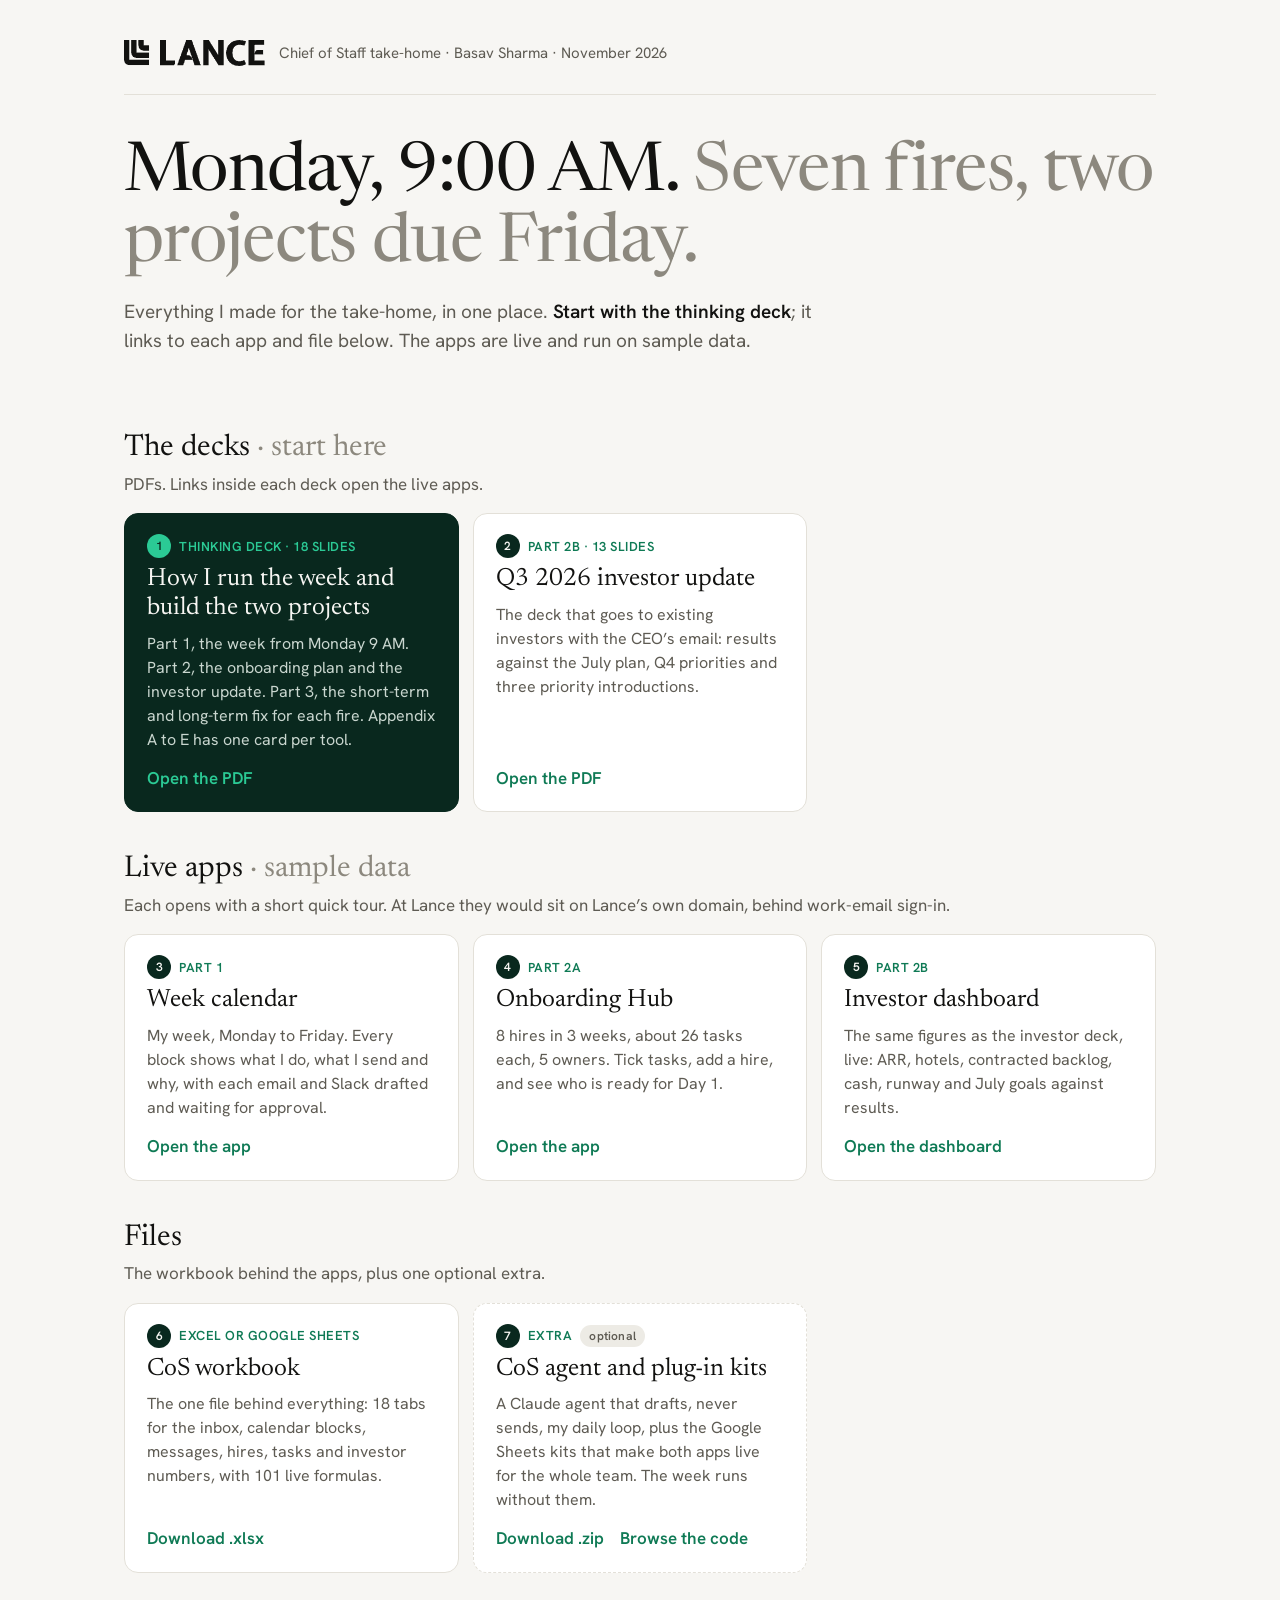
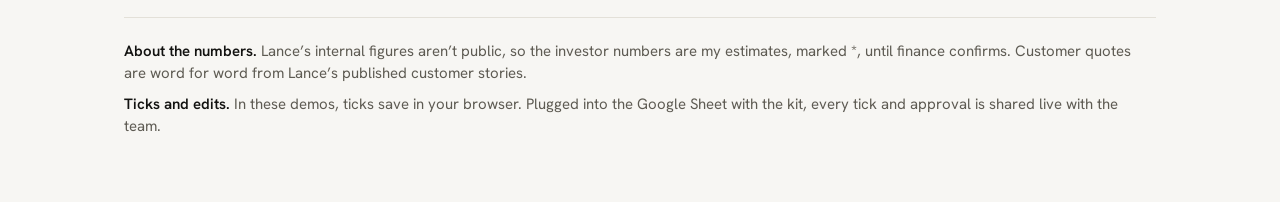
==== index.html @ 9fe7a906 "Add Lance CoS take-home: decks, live apps, workbook and agent Landing page with the two deck PDFs, t" ====
<!doctype html>
<html lang="en">
<head>
<meta charset="utf-8">
<meta name="viewport" content="width=device-width,initial-scale=1">
<title>Lance CoS Take-Home</title>
<meta name="description" content="Chief of Staff take-home for Lance by Basav Sharma: two decks, three live apps, the workbook and an optional agent.">
<link rel="icon" href="assets/lance-mark.png">
<link rel="stylesheet" href="investor-dashboard/fonts.css">
<style>
:root{--stone:#F7F6F3;--card:#FFFFFF;--ink:#121210;--muted:#5E5B53;--line:#E3E0D8;--mint:#2BCA95;--green:#0F7A55;--forest:#09281E;--soft:#8C887E}
*{box-sizing:border-box;margin:0;padding:0}
html{-webkit-text-size-adjust:100%}
body{background:var(--stone);color:var(--ink);font:400 17px/1.5 'LanceSans','Hanken Grotesk',system-ui,sans-serif}
a{color:inherit}
.wrap{max-width:1080px;margin:0 auto;padding:40px 24px 64px}
header.top{display:flex;align-items:center;gap:14px;flex-wrap:wrap;padding-bottom:28px;border-bottom:1px solid var(--line)}
header.top img{height:26px;width:auto;display:block}
header.top .who{font-size:15px;color:var(--muted)}
.hero{padding:44px 0 36px}
.hero h1{font:300 clamp(40px,6vw,68px)/1.04 'LanceSerif','Newsreader',Georgia,serif;letter-spacing:-.01em}
.hero h1 .soft{color:var(--soft)}
.hero p{margin-top:18px;max-width:700px;font-size:19px;color:var(--muted)}
.hero p b{color:var(--ink);font-weight:600}
h2{font:400 30px/1.15 'LanceSerif','Newsreader',Georgia,serif;margin:40px 0 6px}
h2 .soft{color:var(--soft)}
.lede{color:var(--muted);margin-bottom:16px}
.grid{display:grid;grid-template-columns:repeat(auto-fill,minmax(300px,1fr));gap:14px}
.card{display:flex;flex-direction:column;gap:8px;background:var(--card);border:1px solid var(--line);border-radius:14px;padding:20px 22px;text-decoration:none;transition:border-color .15s,transform .15s}
a.card:hover{border-color:var(--green);transform:translateY(-1px)}
a.card:focus-visible{outline:2px solid var(--green);outline-offset:2px}
.card .k{display:flex;align-items:center;gap:8px;font-size:13px;font-weight:600;letter-spacing:.04em;text-transform:uppercase;color:var(--green)}
.card .k .n{display:inline-grid;place-items:center;width:24px;height:24px;border-radius:50%;background:var(--forest);color:var(--stone);font-size:12px;letter-spacing:0}
.card h3{font:400 25px/1.15 'LanceSerif','Newsreader',Georgia,serif}
.card p{color:var(--muted);font-size:16px}
.card .go{margin-top:auto;padding-top:6px;font-weight:600;color:var(--green)}
.card.dark{background:var(--forest);border-color:var(--forest);color:var(--stone)}
.card.dark p{color:#C9D6CF}
.card.dark .k{color:var(--mint)}
.card.dark .k .n{background:var(--mint);color:var(--forest)}
.card.dark .go{color:var(--mint)}
.card.extra{border-style:dashed}
.pill{display:inline-block;font-size:12px;font-weight:600;letter-spacing:.02em;border-radius:999px;padding:2px 9px;background:#EDEBE5;color:var(--muted);text-transform:none}
.links{display:flex;gap:16px;flex-wrap:wrap;margin-top:auto;padding-top:6px}
.links a{font-weight:600;color:var(--green);text-decoration:none}
.links a:hover{text-decoration:underline}
.note{margin-top:44px;padding-top:22px;border-top:1px solid var(--line);font-size:15px;color:var(--muted);display:grid;gap:8px}
.note b{color:var(--ink);font-weight:600}
@media (max-width:560px){.wrap{padding:28px 16px 48px}.hero{padding:32px 0 24px}.hero p{font-size:17px}h2{font-size:26px}}
</style>
</head>
<body>
<div class="wrap">
<header class="top"><img src="assets/lance-logo.png" alt="Lance"><span class="who">Chief of Staff take-home · Basav Sharma · November 2026</span></header>

<section class="hero">
<h1>Monday, 9:00 AM. <span class="soft">Seven fires, two projects due Friday.</span></h1>
<p>Everything I made for the take-home, in one place. <b>Start with the thinking deck</b>; it links to each app and file below. The apps are live and run on sample data.</p>
</section>

<h2>The decks <span class="soft">· start here</span></h2>
<p class="lede">PDFs. Links inside each deck open the live apps.</p>
<div class="grid">
<a class="card dark" href="decks/Lance_CoS_Thinking_Deck_Basav_Sharma.pdf"><span class="k"><span class="n">1</span>Thinking deck · 18 slides</span><h3>How I run the week and build the two projects</h3><p>Part 1, the week from Monday 9 AM. Part 2, the onboarding plan and the investor update. Part 3, the short-term and long-term fix for each fire. Appendix A to E has one card per tool.</p><span class="go">Open the PDF</span></a>
<a class="card" href="decks/Lance_Q3_2026_Investor_Update.pdf"><span class="k"><span class="n">2</span>Part 2B · 13 slides</span><h3>Q3 2026 investor update</h3><p>The deck that goes to existing investors with the CEO’s email: results against the July plan, Q4 priorities and three priority introductions.</p><span class="go">Open the PDF</span></a>
</div>

<h2>Live apps <span class="soft">· sample data</span></h2>
<p class="lede">Each opens with a short quick tour. At Lance they would sit on Lance’s own domain, behind work-email sign-in.</p>
<div class="grid">
<a class="card" href="week-calendar/"><span class="k"><span class="n">3</span>Part 1</span><h3>Week calendar</h3><p>My week, Monday to Friday. Every block shows what I do, what I send and why, with each email and Slack drafted and waiting for approval.</p><span class="go">Open the app</span></a>
<a class="card" href="onboarding-hub/"><span class="k"><span class="n">4</span>Part 2A</span><h3>Onboarding Hub</h3><p>8 hires in 3 weeks, about 26 tasks each, 5 owners. Tick tasks, add a hire, and see who is ready for Day 1.</p><span class="go">Open the app</span></a>
<a class="card" href="investor-dashboard/"><span class="k"><span class="n">5</span>Part 2B</span><h3>Investor dashboard</h3><p>The same figures as the investor deck, live: ARR, hotels, contracted backlog, cash, runway and July goals against results.</p><span class="go">Open the dashboard</span></a>
</div>

<h2>Files</h2>
<p class="lede">The workbook behind the apps, plus one optional extra.</p>
<div class="grid">
<a class="card" href="files/Lance_CoS_Workbook_Basav_Sharma.xlsx"><span class="k"><span class="n">6</span>Excel or Google Sheets</span><h3>CoS workbook</h3><p>The one file behind everything: 18 tabs for the inbox, calendar blocks, messages, hires, tasks and investor numbers, with 101 live formulas.</p><span class="go">Download .xlsx</span></a>
<div class="card extra"><span class="k"><span class="n">7</span>Extra <span class="pill">optional</span></span><h3>CoS agent and plug-in kits</h3><p>A Claude agent that drafts, never sends, my daily loop, plus the Google Sheets kits that make both apps live for the whole team. The week runs without them.</p><div class="links"><a href="files/Lance_CoS_Agent_and_Kits_Basav_Sharma.zip">Download .zip</a><a href="https://github.com/basav16/lance-cos-takehome/tree/main/source">Browse the code</a></div></div>
</div>

<div class="note">
<p><b>About the numbers.</b> Lance’s internal figures aren’t public, so the investor numbers are my estimates, marked *, until finance confirms. Customer quotes are word for word from Lance’s published customer stories.</p>
<p><b>Ticks and edits.</b> In these demos, ticks save in your browser. Plugged into the Google Sheet with the kit, every tick and approval is shared live with the team.</p>
</div>
</div>
</body>
</html>
---- investor-dashboard/fonts.css ----
@font-face{font-family:'LanceSerif';font-style:normal;font-weight:300 500;font-display:swap;src:url([data-uri]) format('woff2');}
@font-face{font-family:'LanceSans';font-style:normal;font-weight:100 900;font-display:swap;src:url([data-uri]) format('woff2');}
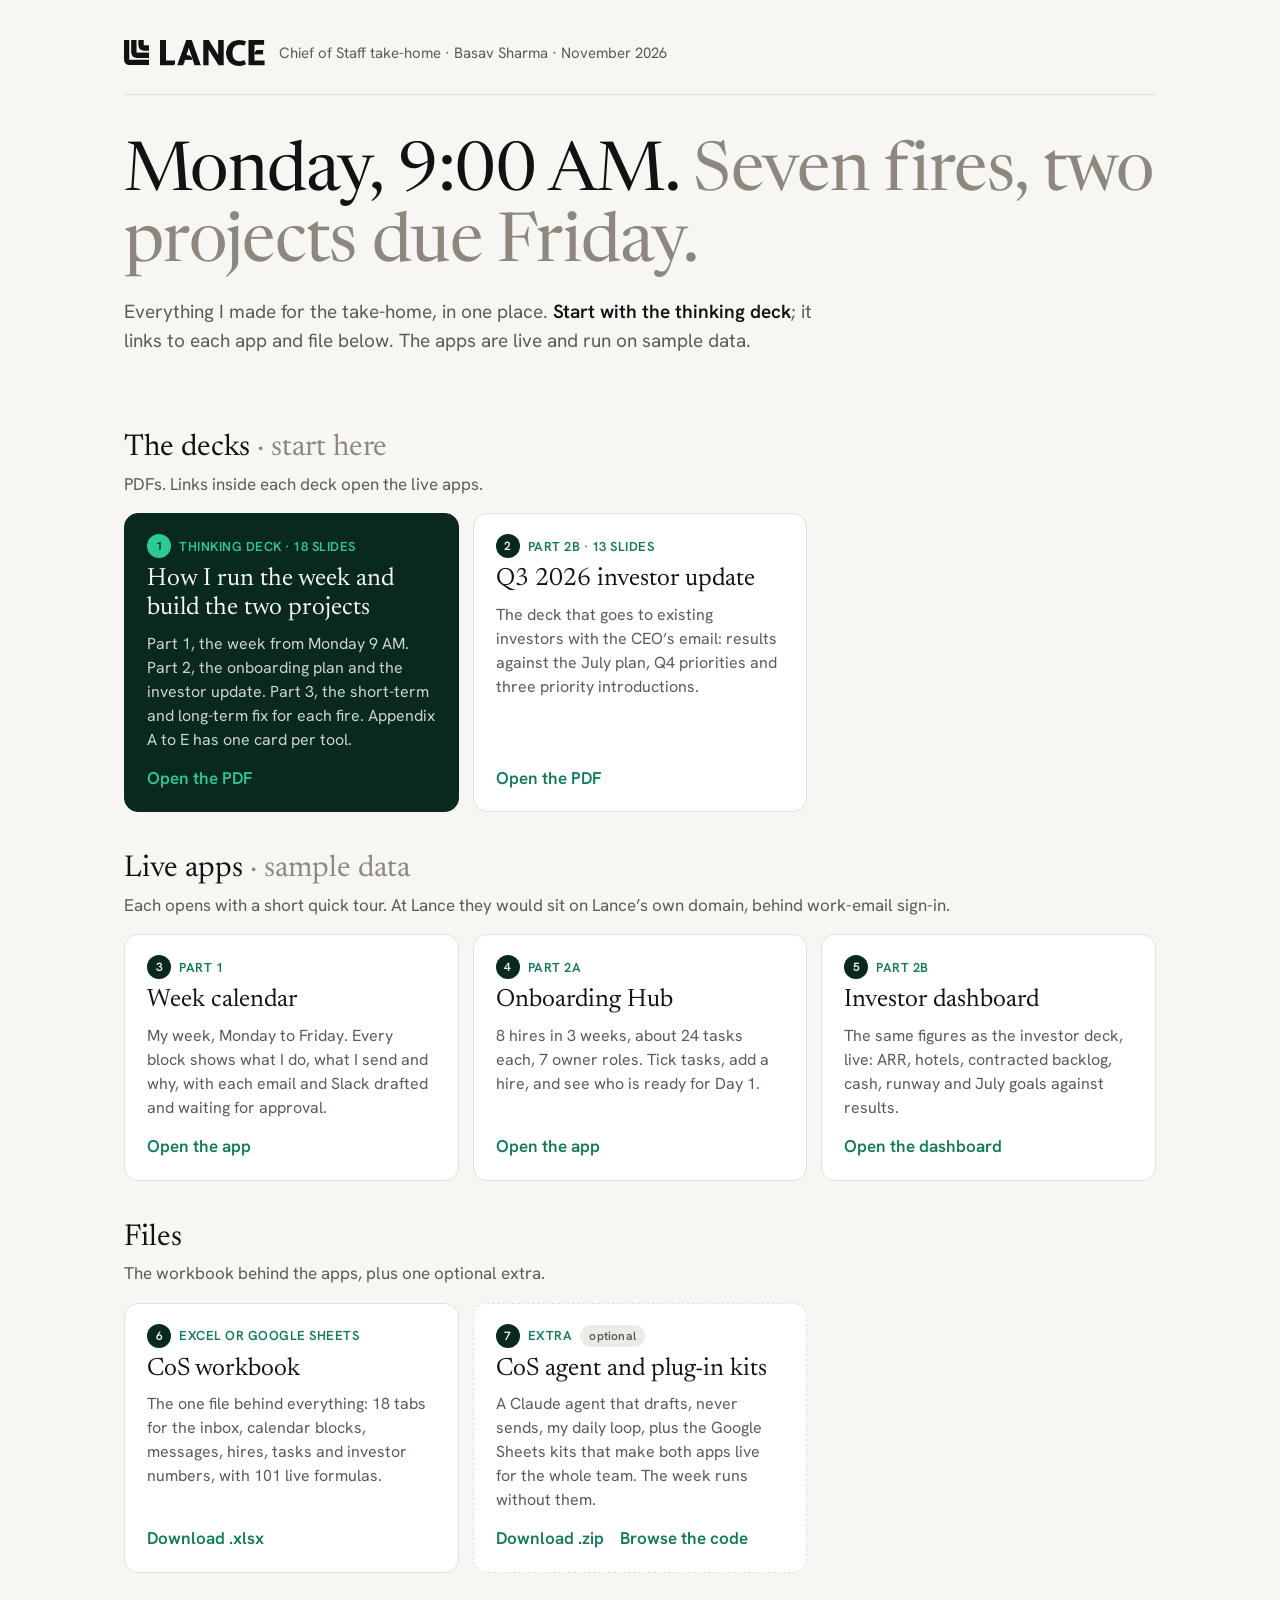
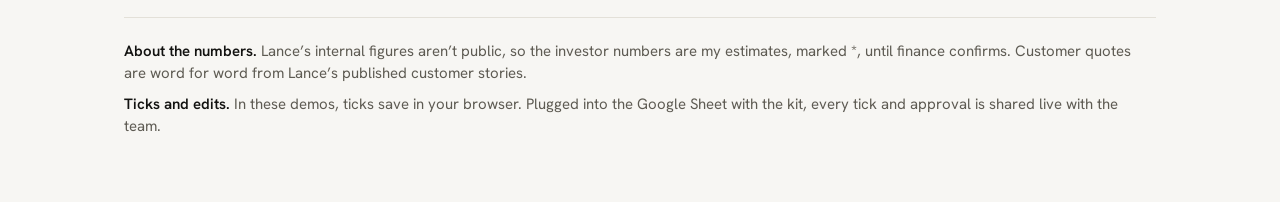
==== commit 8a6a92c7: "Final consistency pass across decks, apps and dashboard Deployment hires now match the Onboarding Hu" ====
--- a/index.html
+++ b/index.html
@@ -69,7 +69,7 @@
 <p class="lede">Each opens with a short quick tour. At Lance they would sit on Lance’s own domain, behind work-email sign-in.</p>
 <div class="grid">
 <a class="card" href="week-calendar/"><span class="k"><span class="n">3</span>Part 1</span><h3>Week calendar</h3><p>My week, Monday to Friday. Every block shows what I do, what I send and why, with each email and Slack drafted and waiting for approval.</p><span class="go">Open the app</span></a>
-<a class="card" href="onboarding-hub/"><span class="k"><span class="n">4</span>Part 2A</span><h3>Onboarding Hub</h3><p>8 hires in 3 weeks, about 26 tasks each, 5 owners. Tick tasks, add a hire, and see who is ready for Day 1.</p><span class="go">Open the app</span></a>
+<a class="card" href="onboarding-hub/"><span class="k"><span class="n">4</span>Part 2A</span><h3>Onboarding Hub</h3><p>8 hires in 3 weeks, about 24 tasks each, 7 owner roles. Tick tasks, add a hire, and see who is ready for Day 1.</p><span class="go">Open the app</span></a>
 <a class="card" href="investor-dashboard/"><span class="k"><span class="n">5</span>Part 2B</span><h3>Investor dashboard</h3><p>The same figures as the investor deck, live: ARR, hotels, contracted backlog, cash, runway and July goals against results.</p><span class="go">Open the dashboard</span></a>
 </div>
 
